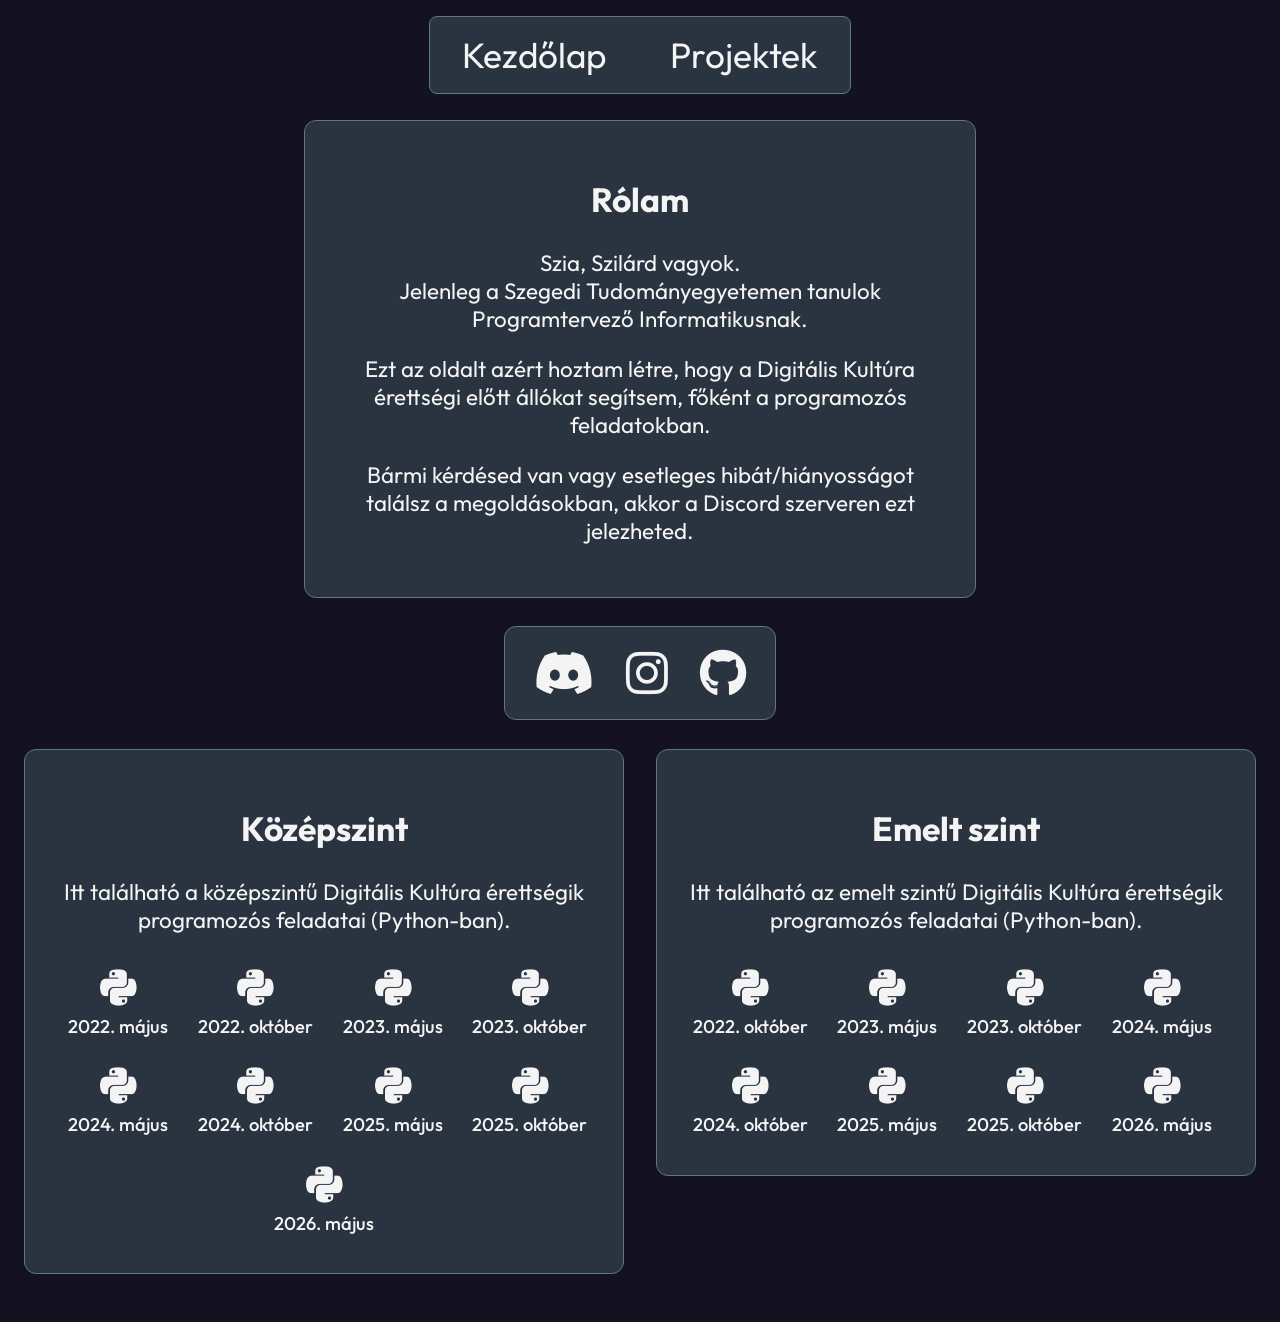
==== index.html @ 26c0a768 "initial commit" ====
<!DOCTYPE html>
<html lang="hu">
<head>
    <meta charset="UTF-8">
    <meta name="viewport" content="width=device-width, initial-scale=1.0">
    <title>Szilárdisztán | Home</title>
    <link rel="icon" type="image/x-icon" href="favicon.png">
    <meta name="keywords" content="Digitális Kultúra, digitális kultúra, programozás, érettségi, szilárdisztán, Szilárdisztán">
    <meta name="robots" content="index">
    <meta name="description" content="Digitális Kultúra érettségi segédlet">
    <link rel="stylesheet" href="./css/index.css">
    <link rel="stylesheet" href="https://cdnjs.cloudflare.com/ajax/libs/font-awesome/6.5.0/css/all.min.css">
</head>
<body>
    <div class="container">

        <div class="title-container">
            <button class="hamburger" aria-label="Menü megnyitása">
                <i class="fa-solid fa-bars"></i>
            </button>

            <div class="nav-links">
                <a href="./" class="pages" id="smooth-vissza">Kezdőlap</a>
                <a href="./projektek/" class="pages">Projektek</a>
            </div>
        </div>

        <div class="box about-box" id="about">
            <h2>Rólam</h2>
            <p>Szia, Szilárd vagyok. <br>Jelenleg a Szegedi Tudományegyetemen tanulok Programtervező Informatikusnak.</p>
            <p>Ezt az oldalt azért hoztam létre, hogy a Digitális Kultúra érettségi előtt állókat segítsem, főként a programozós feladatokban.</p>
            <p>Bármi kérdésed van vagy esetleges hibát/hiányosságot találsz a megoldásokban, akkor a Discord szerveren ezt jelezheted.</p>
        </div>

        <div class="box socials-box">
            <div class="socials">
                <div class="social discord"><i class="fab fa-discord"></i></div>
                <div class="social instagram"><i class="fab fa-instagram"></i></div>
                <div class="social github"><i class="fab fa-github"></i></div>
            </div>
        </div>
        
        <div class="box-wrapper">
            <div class="box half-width">
                <h2>Középszint</h2>
                <p>Itt található a középszintű Digitális Kultúra érettségik programozós feladatai (Python-ban).</p>
                <div id="intermediate-list" class="exam-container"></div>
            </div>
            
            <div class="box half-width">
                <h2>Emelt szint</h2>
                <p>Itt található az emelt szintű Digitális Kultúra érettségik programozós feladatai (Python-ban).</p>
                <div id="advanced-list" class="exam-container"></div>
            </div>
        </div>
    </div>

    <script src="./js/index.js"></script>
    <script src="./js/menu.js"></script>
    
</body>
</html>
---- css/index.css ----
@import url('https://fonts.googleapis.com/css2?family=Outfit:wght@100..900&display=swap');

:root {
    --primary-color: #141121;
    --border-color: #5c768b;
    --accent-color: #2a3441;
    --text-color: #f4f4f4;
    --hover-color: #9db6ca;

    --radius-sm: .25rem;
    --radius-md: .5rem;
    --radius-lg: .75rem;
    --radius-xl: 1rem;
}

body {
    margin: 0;
    padding: 0;
    width: 100%;
    min-height: 100dvh;
    position: relative;
    background-color: var(--primary-color);
    font-family: "Outfit", Arial, sans-serif;
    overflow-x: hidden;
    color: var(--text-color);
}

.title-container {
    position: fixed;
    top: 0;
    left: 50%;
    margin: 1rem 0;
    font-size: 2.2rem;
    transform: translateX(-50%);
    border-radius: var(--radius-md);
    border: 1px solid var(--border-color);
    background-color: var(--accent-color);
    z-index: 2000;
    display: flex;
    padding: 0;
    overflow: hidden;
    box-sizing: border-box;
}

.nav-links {
    display: flex;
}

.pages {
    text-decoration: none;
    display: block;
    padding: 1rem 2rem;
    transition: all .2s ease;
}

.hamburger {
    width: 60px;
    height: 60px;
    display: none;
    background: transparent;
    border: none;
    cursor: pointer;
    flex: 0 0 60px;
}

.container {
    gap: 1.8rem;
    width: 100%;
    max-width: 82rem;
    margin: 0 auto;
    height: auto;
    display: flex;
    font-size: 1.4rem;
    text-align: center;
    align-items: center;
    flex-direction: column;
    justify-content: flex-start;
    padding: 7.5rem 1.5rem 3rem 1.5rem;
    box-sizing: border-box;
    color: var(--text-color);
}

.box {
    background-color: var(--accent-color);
    border: 1px solid var(--border-color);
    border-radius: var(--radius-lg);
    padding: 1.8rem;
    box-sizing: border-box;
    height: fit-content;
}

.about-box {
    width: 100%;
    max-width: 42rem; 
}

.socials-box {
    padding: 1rem 1.8rem;
    display: inline-block;
    width: auto;
}

.box-wrapper {
    display: flex;
    flex-direction: row;
    gap: 2rem;
    width: 100%;
    align-items: flex-start;
    justify-content: center;
    box-sizing: border-box;
}

.box.half-width {
    flex: 1 1 0;
    min-width: 0;
    height: fit-content;
}

.card {
    display: flex;
    text-align: center;
    padding: 1rem 2rem;
    flex-direction: column;
    border-radius: var(--radius-lg);
    border: 1px solid var(--border-color);
    background-color: var(--accent-color);
    box-sizing: border-box;
    flex: 1 1 24rem;
    max-width: 26rem;
    width: 100%;
    align-self: flex-start;
}

.card h2 {
    margin-bottom: 1rem;
}

.card-wrapper {
    display: flex;
    flex-direction: column; 
    gap: 1.5rem;
    align-items: center;
    width: 100%;
    max-width: 110rem;
    margin-bottom: 3rem;
    padding: 0 1rem;
    box-sizing: border-box;
}

.project-grid {
    display: flex;
    flex-wrap: wrap;
    justify-content: center;
    align-items: flex-start;
    gap: 1.5rem;
    width: 100%;
}

.card-wrapper h2 {
    margin: 0;
    width: 100%;
    text-align: center;
}

.btn-container {
    display: flex;
    justify-content: center;
    gap: 0.75rem;
    margin-top: auto;
    padding-top: 1rem;
    flex-wrap: wrap;
}

.btn {
    text-decoration: none;
    background-color: rgb(3, 52, 13);
    padding: var(--radius-md) 1rem;
    border-radius: var(--radius-lg);
    font-size: 1.3rem;
    transition: background-color 0.2s ease;
    flex: 1;
    min-width: 8rem;
    max-width: 10rem;
}

.btn-secondary {
    background-color: #2b5278;
    color: #ffffff;
}

.pages, .btn, .hamburger {
    color: inherit;
}

.socials {
    display: flex;
    justify-content: center;
    align-items: center;
    gap: 2rem;
}

.social {
    font-size: 3rem;
    cursor: pointer;
    color: var(--text-color);
    transition: color 0.2s ease;
    position: relative;
}

.social:hover {
    color: var(--hover-color);
}

.exam-container {
    display: flex;
    flex-wrap: wrap;
    justify-content: center; /* <-- Itt változott flex-start-ről center-re */
    gap: 0.5rem;
    align-items: center;
    margin-top: 1.5rem;
    width: 100%;
}

.exam {
    display: flex;
    justify-content: center;
    flex: 0 0 calc(25% - 0.375rem);
    max-width: calc(25% - 0.375rem);
    box-sizing: border-box;
}

.exam a {
    display: flex;
    flex-direction: column;
    align-items: center;
    justify-content: center;
    gap: 0.4rem;
    width: 100%;
    padding: 0.6rem 0.2rem;
    background-color: transparent;
    color: var(--text-color);
    border: none;
    text-decoration: none;
    font-size: 1.15rem;
    font-weight: 500;
    transition: transform 0.2s ease, color 0.2s ease;
}

.exam a span {
    display: flex;
    gap: 0.3rem;
    white-space: nowrap;
    transition: color 0.2s ease;
}

.exam a i {
    font-size: 2.6rem;
    transition: color 0.2s ease;
}

.exam a:hover {
    background-color: transparent;
    border-color: transparent;
    transform: scale(1.08);
}

.exam a:hover i,
.exam a:hover span {
    color: var(--hover-color);
}

.tooltip-container {
    position: absolute;
    top: -3.2rem;
    bottom: auto;
    left: 50%;
    transform: translateX(-50%);
    background-color: var(--accent-color);
    border: 1px solid var(--border-color);
    padding: 0.4rem 0.8rem;
    border-radius: var(--radius-md);
    font-size: 1.1rem;
    white-space: nowrap;
    z-index: 100;
    pointer-events: none;
    box-shadow: 0 4px 10px rgba(0, 0, 0, 0.3);
}

@media (hover) {
    .btn:hover {
        color: #cfcfcf;
        background-color: rgb(8, 85, 23);
    }

    .btn-secondary:hover {
        background-color: #3b6d9e;
        color: #ffffff;
    }
    
    .pages:hover {
        background-color: var(--hover-color);
        color: var(--primary-color);
    }
}

@media screen and (max-width: 800px) {
    .title-container {
        flex-direction: column;
        align-items: center;
        width: 60px;
        height: 60px; 
        transition: width 0.3s ease, height 0.3s ease;
        overflow: hidden;
        position: fixed;
        margin: 0;
        top: 1rem;
    }

    .title-container.active {
        width: calc(100% - 2rem);
        height: auto;
        overflow: visible;
    }

    .hamburger {
        display: flex;
        align-items: center;
        justify-content: center;
        width: 60px;
        height: 60px;
        padding: 0;
        box-sizing: border-box;
        position: absolute;
        top: 0;
        left: 50%;
        transform: translateX(-50%);
        z-index: 2001;
    }

    .hamburger i {
        font-size: 2rem;
    }

    .nav-links {
        display: none;
        flex-direction: column;
        width: 100%;
        border-top: 1px solid var(--border-color);
        margin-top: 60px;
    }

    .title-container.active .nav-links {
        display: flex !important;
    }

    .pages {
        width: 100%;
        box-sizing: border-box;
        text-align: center;
        padding: 1rem;
    }

    .container {
        width: 100%;
        padding: 7.5rem 1rem 3rem 1rem; 
        box-sizing: border-box;
    }

    .box-wrapper {
        flex-direction: column;
        align-items: center;
    }

    .box.half-width {
        width: 100%;
    }

    .about-box {
        max-width: 100%;
    }

    .card-wrapper {
        width: calc(100% - 2rem);
        max-width: 340px;
        margin: 0 auto 3rem auto;
        padding: 0;
    }

    .card {
        width: 100%;
        max-width: 100%;
        margin: 0 auto;
        padding: 1rem; 
        box-sizing: border-box;
    }

    .card:last-of-type {
        margin-bottom: 1rem;
    }

    .exam {
        flex: 0 0 calc(50% - 0.25rem);
        max-width: calc(50% - 0.25rem);
    }
}
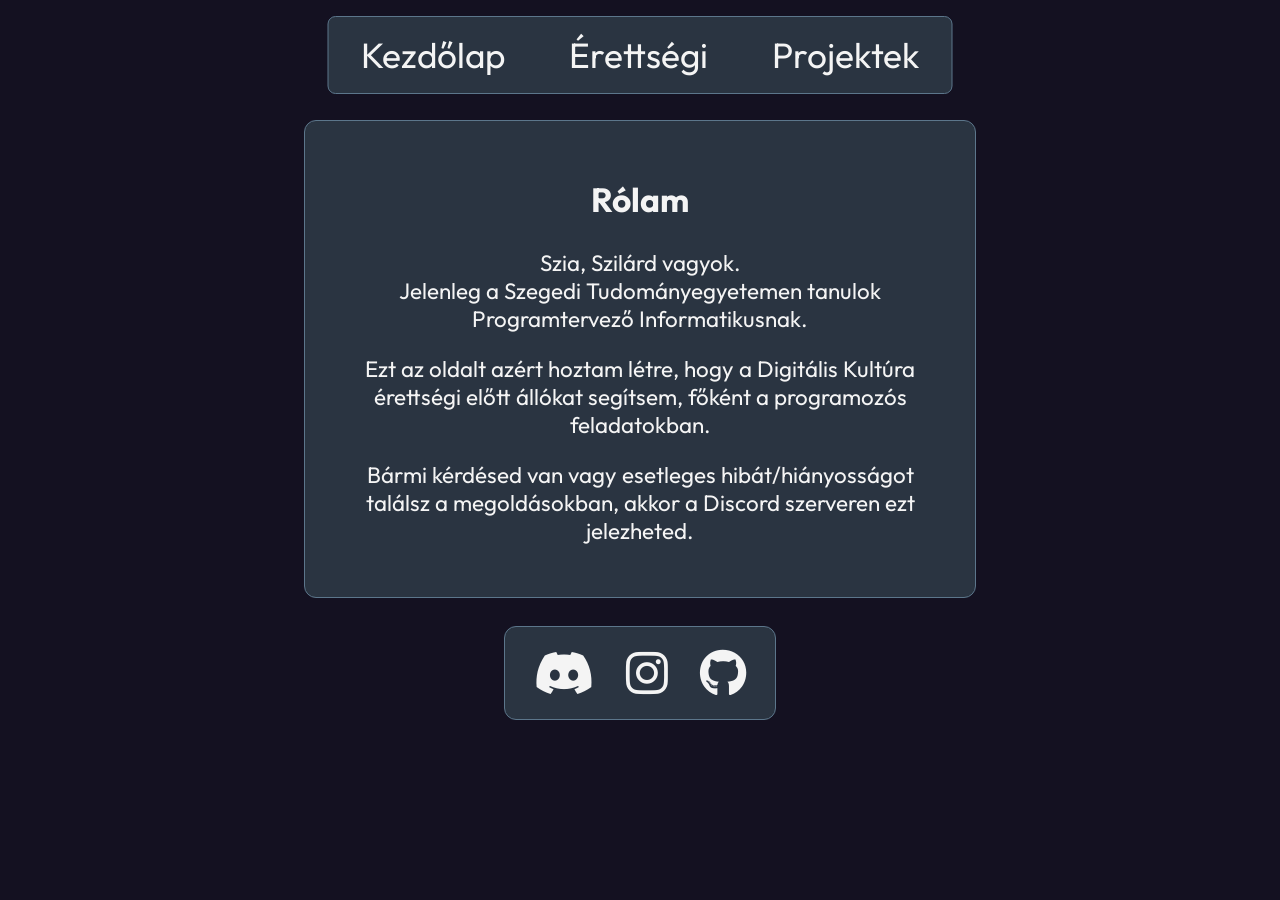
==== commit ee8bb22c: "Érettségik külön fülre kiszervezése" ====
--- a/index.html
+++ b/index.html
@@ -21,37 +21,15 @@
 
             <div class="nav-links">
                 <a href="./" class="pages" id="smooth-vissza">Kezdőlap</a>
+                <a href="./erettsegi/" class="pages">Érettségi</a>
                 <a href="./projektek/" class="pages">Projektek</a>
             </div>
         </div>
 
-        <div class="box about-box" id="about">
-            <h2>Rólam</h2>
-            <p>Szia, Szilárd vagyok. <br>Jelenleg a Szegedi Tudományegyetemen tanulok Programtervező Informatikusnak.</p>
-            <p>Ezt az oldalt azért hoztam létre, hogy a Digitális Kultúra érettségi előtt állókat segítsem, főként a programozós feladatokban.</p>
-            <p>Bármi kérdésed van vagy esetleges hibát/hiányosságot találsz a megoldásokban, akkor a Discord szerveren ezt jelezheted.</p>
-        </div>
+        <div class="box about-box" id="about"></div>
 
         <div class="box socials-box">
-            <div class="socials">
-                <div class="social discord"><i class="fab fa-discord"></i></div>
-                <div class="social instagram"><i class="fab fa-instagram"></i></div>
-                <div class="social github"><i class="fab fa-github"></i></div>
-            </div>
-        </div>
-        
-        <div class="box-wrapper">
-            <div class="box half-width">
-                <h2>Középszint</h2>
-                <p>Itt található a középszintű Digitális Kultúra érettségik programozós feladatai (Python-ban).</p>
-                <div id="intermediate-list" class="exam-container"></div>
-            </div>
-            
-            <div class="box half-width">
-                <h2>Emelt szint</h2>
-                <p>Itt található az emelt szintű Digitális Kultúra érettségik programozós feladatai (Python-ban).</p>
-                <div id="advanced-list" class="exam-container"></div>
-            </div>
+            <div class="socials" id="socials-container"></div>
         </div>
     </div>
 
--- a/css/index.css
+++ b/css/index.css
@@ -211,64 +211,6 @@
     color: var(--hover-color);
 }
 
-.exam-container {
-    display: flex;
-    flex-wrap: wrap;
-    justify-content: center; /* <-- Itt változott flex-start-ről center-re */
-    gap: 0.5rem;
-    align-items: center;
-    margin-top: 1.5rem;
-    width: 100%;
-}
-
-.exam {
-    display: flex;
-    justify-content: center;
-    flex: 0 0 calc(25% - 0.375rem);
-    max-width: calc(25% - 0.375rem);
-    box-sizing: border-box;
-}
-
-.exam a {
-    display: flex;
-    flex-direction: column;
-    align-items: center;
-    justify-content: center;
-    gap: 0.4rem;
-    width: 100%;
-    padding: 0.6rem 0.2rem;
-    background-color: transparent;
-    color: var(--text-color);
-    border: none;
-    text-decoration: none;
-    font-size: 1.15rem;
-    font-weight: 500;
-    transition: transform 0.2s ease, color 0.2s ease;
-}
-
-.exam a span {
-    display: flex;
-    gap: 0.3rem;
-    white-space: nowrap;
-    transition: color 0.2s ease;
-}
-
-.exam a i {
-    font-size: 2.6rem;
-    transition: color 0.2s ease;
-}
-
-.exam a:hover {
-    background-color: transparent;
-    border-color: transparent;
-    transform: scale(1.08);
-}
-
-.exam a:hover i,
-.exam a:hover span {
-    color: var(--hover-color);
-}
-
 .tooltip-container {
     position: absolute;
     top: -3.2rem;
@@ -279,7 +221,7 @@
     border: 1px solid var(--border-color);
     padding: 0.4rem 0.8rem;
     border-radius: var(--radius-md);
-    font-size: 1.1rem;
+    font-size: 1.4rem;
     white-space: nowrap;
     z-index: 100;
     pointer-events: none;
@@ -397,9 +339,4 @@
     .card:last-of-type {
         margin-bottom: 1rem;
     }
-
-    .exam {
-        flex: 0 0 calc(50% - 0.25rem);
-        max-width: calc(50% - 0.25rem);
-    }
 }
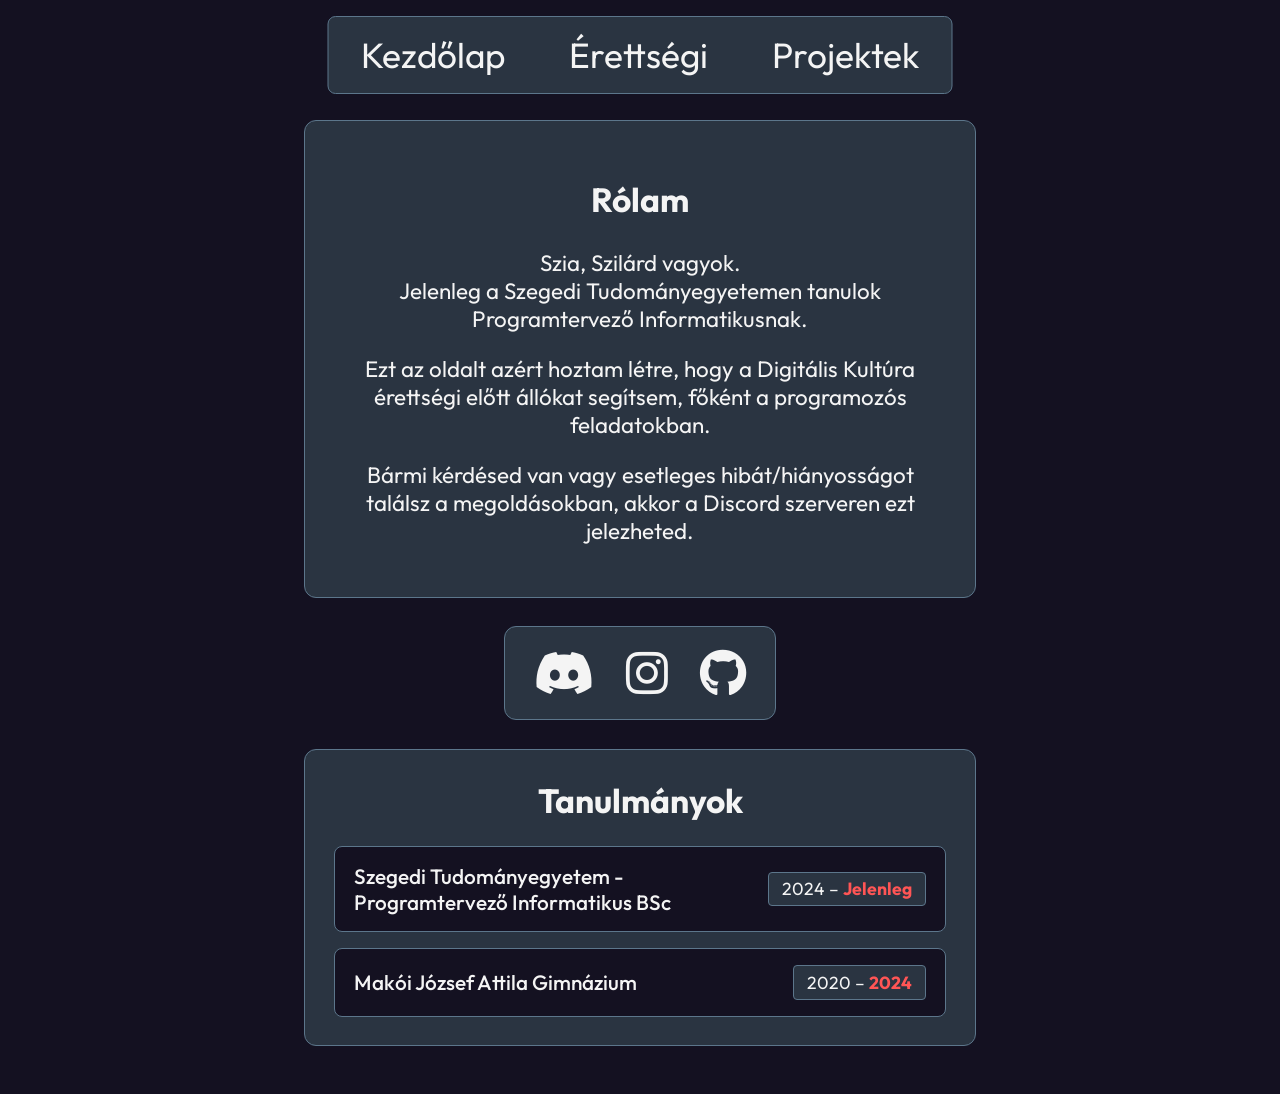
==== commit f5719584: "Tanulmányok rész hozzáadása" ====
--- a/index.html
+++ b/index.html
@@ -31,6 +31,8 @@
         <div class="box socials-box">
             <div class="socials" id="socials-container"></div>
         </div>
+
+        <div class="box education-box" id="education-container"></div>
     </div>
 
     <script src="./js/index.js"></script>
--- a/css/index.css
+++ b/css/index.css
@@ -92,6 +92,55 @@
 .about-box {
     width: 100%;
     max-width: 42rem; 
+}
+
+.education-box {
+    width: 100%;
+    max-width: 42rem;
+    text-align: left;
+}
+
+.education-box h2 {
+    text-align: center;
+    margin-top: 0;
+    margin-bottom: 1.5rem;
+}
+
+.education-list {
+    display: flex;
+    flex-direction: column;
+    gap: 1rem;
+}
+
+.education-item {
+    background-color: var(--primary-color);
+    border: 1px solid var(--border-color);
+    border-radius: var(--radius-md);
+    padding: 1rem 1.2rem;
+    display: flex;
+    justify-content: space-between;
+    align-items: center;
+    gap: 1rem;
+    box-sizing: border-box;
+}
+
+.school-name {
+    font-size: 1.3rem;
+    font-weight: 500;
+}
+
+.years-badge {
+    font-size: 1.1rem;
+    white-space: nowrap;
+    background-color: var(--accent-color);
+    padding: 0.3rem 0.8rem;
+    border-radius: var(--radius-sm);
+    border: 1px solid var(--border-color);
+}
+
+.end-year-red {
+    color: #ff5555;
+    font-weight: bold;
 }
 
 .socials-box {
@@ -317,7 +366,7 @@
         width: 100%;
     }
 
-    .about-box {
+    .about-box, .education-box {
         max-width: 100%;
     }
 
